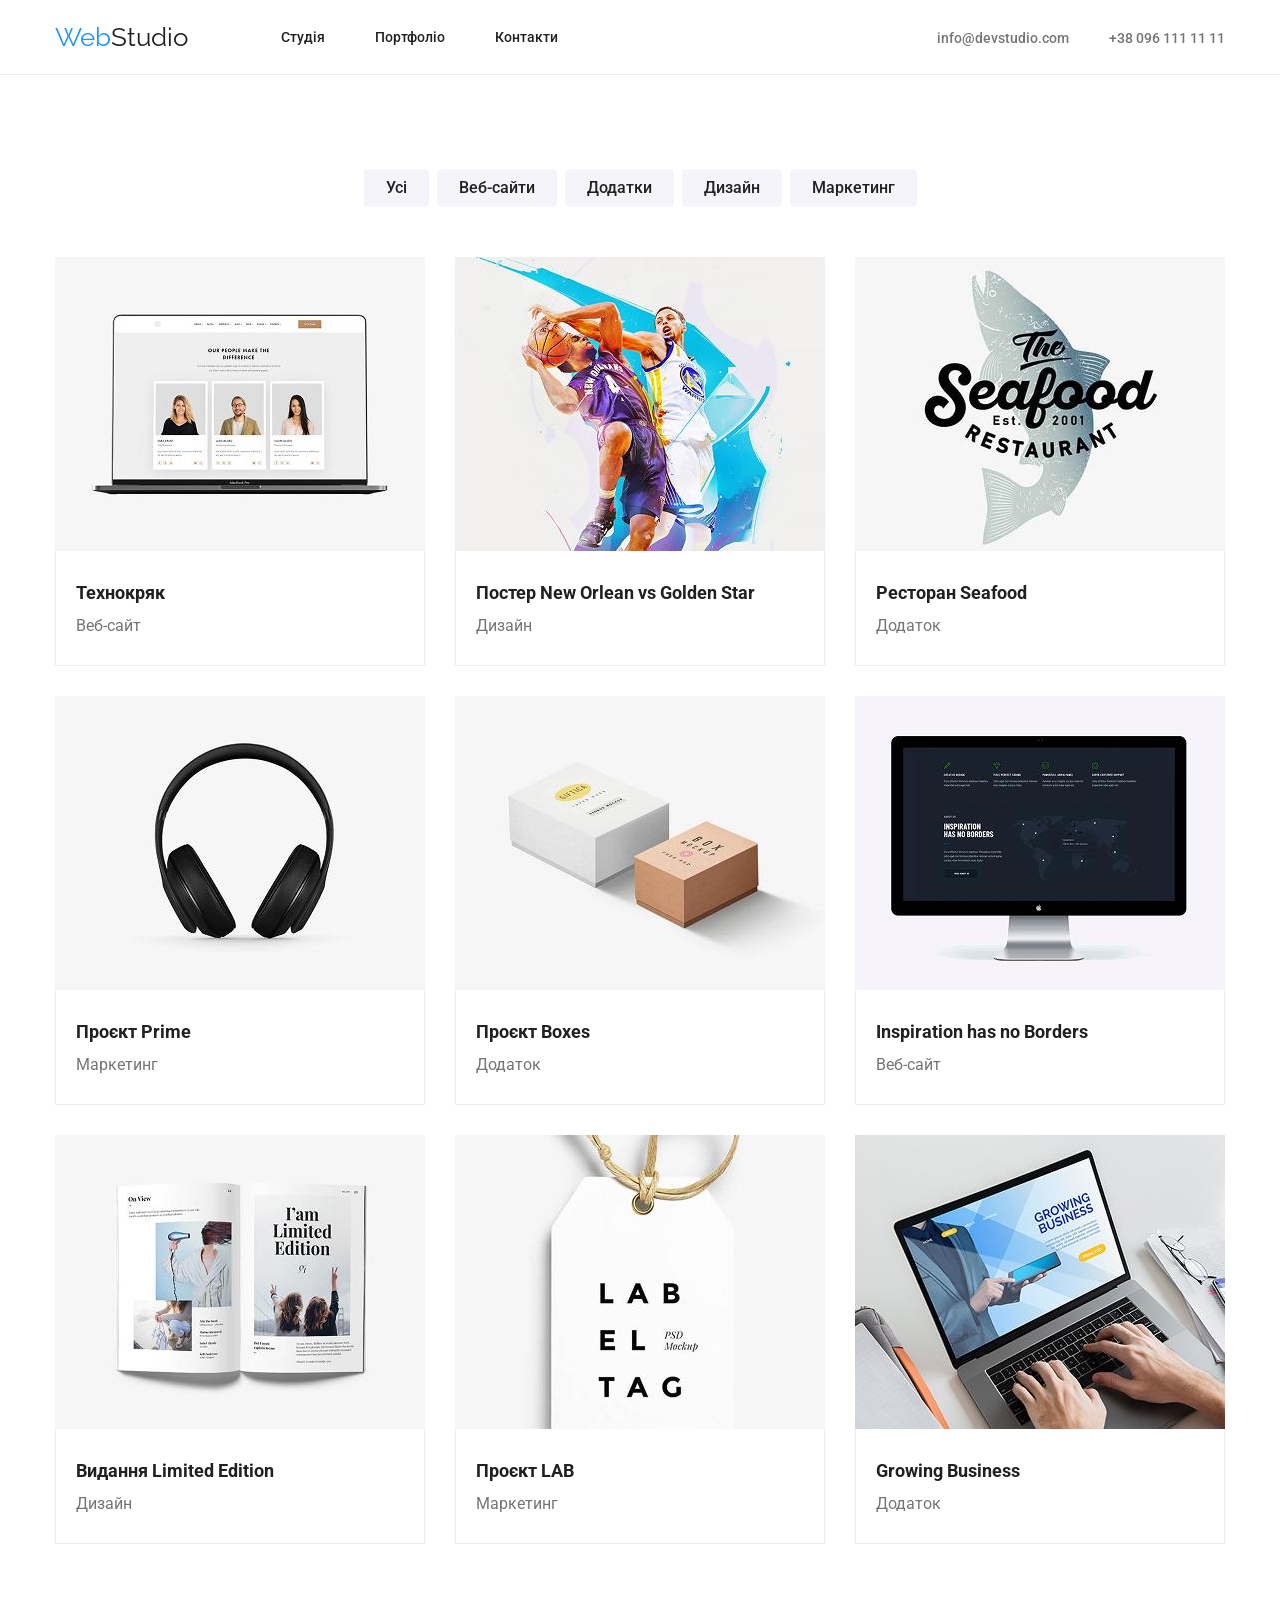
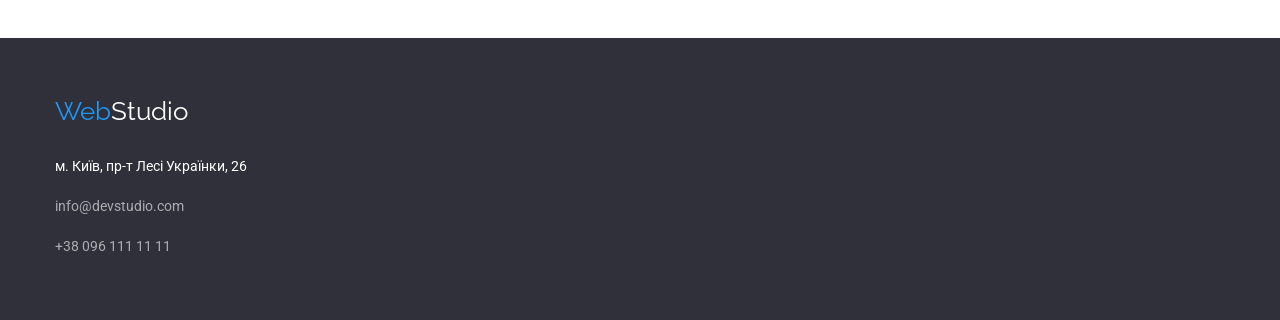
==== portfolio.html @ f39b06df "done" ====
<!doctype html>
<html lang="en">
  <head>
    <meta charset="UTF-8" />
    <meta name="viewport" content="width=device-width, initial-scale=1.0" />
    <link rel="preconnect" href="https://fonts.googleapis.com" />
    <link rel="preconnect" href="https://fonts.gstatic.com" crossorigin />
    <link rel="preconnect" href="https://fonts.googleapis.com" />
    <link rel="preconnect" href="https://fonts.gstatic.com" crossorigin />
    <link rel="preconnect" href="https://fonts.googleapis.com" />
    <link rel="preconnect" href="https://fonts.gstatic.com" crossorigin />
    <link
      href="https://fonts.googleapis.com/css2?family=Raleway:wght@700&family=Roboto:wght@100..900&display=swap"
      rel="stylesheet"
    />
    <link rel="stylesheet" href="./css/styles.css" />
    <title>portfolio</title>
  </head>
  <body>
    <header class="header">
      <div class="container">
        <nav class="navigation">
          <a class="logo link" href="index.html"
            ><span class="logo-first-part">Web</span><span class="logo-second-part">Studio</span></a
          >
          <ul class="nav-list list">
            <li class="nav-item"><a class="nav-link" href="./index.html">Студія</a></li>
            <li class="nav-item"><a class="nav-link" href="./portfolio.html">Портфоліо</a></li>
            <li class="nav-item"><a class="nav-link" href="">Контакти</a></li>
          </ul>
        </nav>

        <ul class="header-contacts list">
          <li class="header-contacts-item">
            <a class="header-contacts-link link" target="blanck" href="mailto:nfo@devstudio.com"
              >info@devstudio.com</a
            >
          </li>
          <li class="header-contacts-item">
            <a class="header-contacts-link link" href="tel:380961111111">+38 096 111 11 11</a>
          </li>
        </ul>
      </div>
    </header>

    <main>
      <section class="portfolio">
        <div class="container">
          <h1 class="portfolio visually-hidden">Портфоліо</h1>
          <ul class="list portfolio_buttons_list">
            <li class="portfolio_buttons_item"><button type="button">Усі</button></li>
            <li class="portfolio_buttons_item"><button type="button">Веб-сайти</button></li>
            <li class="portfolio_buttons_item"><button type="button">Додатки</button></li>
            <li class="portfolio_buttons_item"><button type="button">Дизайн</button></li>
            <li class="portfolio_buttons_item"><button type="button">Маркетинг</button></li>
          </ul>
          <ul class="list cards_list">
            <li class="portfolio_list_item">
              <a class="link" href="">
                <img src="./images/portfolio/p1.jpg" alt="laptop" />
                <div class="item_description">
                  <h2 class="list_title">Технокряк</h2>
                  <p class="list_text">Веб-сайт</p>
                </div>
              </a>
            </li>
            <li class="portfolio_list_item">
              <a class="link" href="">
                <img width="370" src="./images/portfolio/p2.jpg" alt="basketball players" />
                <div class="item_description">
                  <h2 class="list_title">Постер New Orlean vs Golden Star</h2>
                  <p class="list_text">Дизайн</p>
                </div>
              </a>
            </li>
            <li class="portfolio_list_item">
              <a class="link" href="">
                <img width="370" src="./images/portfolio/p3.jpg" alt="logo with fish" />
                <div class="item_description">
                  <h2 class="list_title">Ресторан Seafood</h2>
                  <p class="list_text">Додаток</p>
                </div>
              </a>
            </li>
            <li class="portfolio_list_item">
              <a class="link" href="">
                <img width="370" src="./images/portfolio/p4.jpg" alt="headphones" />
                <div class="item_description">
                  <h2 class="list_title">Проєкт Prime</h2>
                  <p class="list_text">Маркетинг</p>
                </div>
              </a>
            </li>
            <li class="portfolio_list_item">
              <a class="link" href="">
                <img width="370" src="./images/portfolio/p5.jpg" alt="two boxes" />
                <div class="item_description">
                  <h2 class="list_title">Проєкт Boxes</h2>
                  <p class="list_text">Додаток</p>
                </div>
              </a>
            </li>
            <li class="portfolio_list_item">
              <a class="link" href="">
                <img width="370" src="./images/portfolio/p6.jpg" alt="monitor" />
                <div class="item_description">
                  <h2 class="list_title">Inspiration has no Borders</h2>
                  <p class="list_text">Веб-сайт</p>
                </div>
              </a>
            </li>
            <li class="portfolio_list_item">
              <a class="link" href="">
                <img width="370" src="./images/portfolio/p7.jpg" alt="open book" />
                <div class="item_description">
                  <h2 class="list_title">Видання Limited Edition</h2>
                  <p class="list_text">Дизайн</p>
                </div>
              </a>
            </li>
            <li class="portfolio_list_item">
              <a class="link" href="">
                <img width="370" src="./images/portfolio/p8.jpg" alt="label" />
                <div class="item_description">
                  <h2 class="list_title">Проєкт LAB</h2>
                  <p class="list_text">Маркетинг</p>
                </div>
              </a>
            </li>
            <li class="portfolio_list_item">
              <a class="link" href="">
                <img
                  height="294"
                  width="370"
                  src="./images/portfolio/p9.jpg"
                  alt="typing on laptop"
                />
                <div class="item_description">
                  <h2 class="list_title">Growing Business</h2>
                  <p class="list_text">Додаток</p>
                </div>
              </a>
            </li>
          </ul>
        </div>
      </section>
    </main>

    <footer class="section footer">
      <div class="container">
        <a class="logo link" href="index.html"
          ><span class="logo-first-part">Web</span
          ><span class="logo-second-part logo_footer_second">Studio</span></a
        >
        <address class="address">
          <ul class="list footer_list">
            <li class="footer_list_item location">
              <a class="link footer_list_link location" href="">м. Київ, пр-т Лесі Українки, 26</a>
            </li>
            <li class="footer_list_item">
              <a class="link footer_list_link" target="blanck" href="mailto:info@devstudio.com"
                >info@devstudio.com</a
              >
            </li>
            <li class="footer_list_item">
              <a class="link footer_list_link" href="tel:+380961111111">+38 096 111 11 11</a>
            </li>
          </ul>
        </address>
      </div>
    </footer>
  </body>
</html>
---- css/styles.css ----
/* basic styles */
*,
*::before,
*::after {
  box-sizing: border-box;
}

.visually-hidden {
  position: absolute;
  width: 1px;
  height: 1px;
  margin: -1px;
  border: 0;
  padding: 0;
  white-space: nowrap;
  clip-path: inset(100%);
  clip: rect(0 0 0 0);
  overflow: hidden;
}

ul,
ul,
li {
  padding: 0;
}

ul {
  list-style: none;
}

body,
h1,
h2,
h3,
h4,
h5,
h6,
p,
ol,
ul,
li {
  margin: 0;
}

body {
  min-height: 100vh;
  scroll-behavior: smooth;
}

img {
  max-width: 100%;
  display: block;
}
:root{
  --accent-color: #2196F3;
  --prime-color: #212121;
  --secondary-color:#757575;
}
body{
  font-family: Roboto, sans-serif;
  color: var(--prime-color);
}
.list{
  list-style: none;
}
.link{
  text-decoration: none;
}
.container {
  width: 1200px;

  margin: 0 auto;
  padding: 0 15px;
}
section{
  padding: 94px 0;
}
/* =========== header ============= */
.header{
  border-bottom: 1px solid #ECECEC;
}
.header .container{ 
 display: flex;
 padding-top: 24px;
 padding-bottom: 24px;

}
.section_title{
  font-weight: 700  ;
  font-size: 36px;
  line-height: 1;
}

.navigation{
  display: flex;
  align-items: center;
  margin-right: auto;
}

.logo{
  font-family: Raleway, sans-serif;
  font-size: 26px;
  line-height: 1;
  .logo-first-part{
    color: var(--accent-color);
  }
  .logo-second-part{
    color:var(--prime-color)
  }
  .logo_footer_second{
    color: #fff;
  }
}

.nav-list{
  display: flex;
  margin-left: 93px;
  margin-right: auto;
  font-family: Roboto, sans-serif;
  font-size: 14px;
  font-weight: 500;
  line-height: 1;
  .nav-link{
    color: var(--prime-color);
    text-decoration: none;
  }
  .nav-link:hover,
  .nav-link:focus{
    color: var(--accent-color);
  }
}
.nav-item:not(:last-child){
  margin-right: 50px;
}
.header-contacts{
  display: flex;
  align-items: center;
}
.header-contacts-item:not(:last-child){
  margin-right: 40px
}
.header-contacts-link{
  font-weight: 500;
  font-size: 14px;
  line-height: 1;
  color: var(--secondary-color);
}
.header-contacts-link:hover,
.header-contacts-link:focus {
  color: var(--accent-color)
}
/*============== hero styles ============== */
.hero{
  background-color: #2F303A;
  text-align: center;
  padding: 200px 330px;
}
.hero_title{
  font-weight: 900;
  font-size: 44px;
  line-height: 1.36;
  text-transform: uppercase;
  color:  #FFFFFF;
  margin-bottom: 30px;
}
.hero_button{
  cursor: pointer;
  font-weight: 700;
  font-size: 16px ;
  line-height: 1.87;
  color:  #FFFFFF;
  background-color: var(--accent-color);
  padding: 10px 24px;
  border-radius: 10px;
}
/* ============= section features ============= */
.features_list{
  display: flex;
  padding-bottom: 94px;
  /* padding: 94px 0; */
}

.features_list_item:not(:last-child){
  margin-right: 30px;
}

.features_title{
  font-weight: 700;
  font-size: 14px;
  line-height: 1;
  text-transform: uppercase;
  margin-bottom: 10px;
}
.features_text{
  font-size: 14px;
  line-height: 1.71;
  color: var(--secondary-color);
}
.section_title{
  margin-bottom: 50px;
  text-align:center;
}

.our_job {

  padding-bottom: 94px;
}
.section_list {
  display: flex;
}

.our_job-item:not(:last-child){
margin-right: 30px;
}
/* ================== our team ================== */
.our_team{
  background-color: #F5F4FA;
  padding-top:94px;
  padding-bottom: 94px;
}
.our_team-list{
  display: flex;
}
.our_tem_item{
  width: 270px;
  background-color: #fff;
}
.our_tem_item:not(:last-child){
  margin-right: 30px;
}
.our-team_description{
  padding: 30px 0;
  text-align: center;
}
.our_team_title{
  margin-bottom: 10px;
  font-weight: 500;
  font-size: 16px;  
  line-height: 1;
}
.our_tem_text{
  font-size: 16px;
  line-height: 1;
  color: var(--secondary-color);
}
/* ======================= footer ======================= */
.footer{
  background-color:#2F303A;
  padding-top: 60px;
  padding-bottom: 60px;
}
.footer_list_link{
  font-style: normal;
  text-transform: none;
  font-size: 14px;
  line-height: 2;
  color:hsl(0, 0%, 100%,0.6);

}
.footer_list_item:not(:last-child){
  margin-bottom: 12px;
}
.footer_list_link:hover{
  color:var(--accent-color)
}
.footer .logo{
  display: block;
  margin-bottom: 28px;
}
.location {
  color: #fff;
}

/* ======================================portfolio====================================== */
.portfolio_buttons_list{
  display: flex;
  justify-content:  center;
    margin-bottom: 50px;
}
.portfolio_buttons_item img{
  display: block;
}
.portfolio_buttons_item:not(:last-child){
  margin-right: 8px;
}
.portfolio_buttons_item button{
  color: inherit;
  font-family: Roboto;
  font-weight: 500;
  font-size: 16px;
  line-height: 1.62;
  padding: 6px 22px;
  border-radius: 4px;
  border: inherit;
  cursor: pointer;
  background-color:#F5F4FA;
}
.portfolio_buttons_item button:hover,
.portfolio_buttons_item button:focus{
  color:#fff;
  background-color: var(--accent-color);
}
.cards_list{
  display: flex;
  flex-wrap: wrap;
}
.portfolio_list_item:not(:nth-child(3n)){
  margin-right: 30px;
}
.portfolio_list_item:not(:nth-child(n+6)){
  margin-bottom: 30px;
}

.portfolio_list{
  background-color: #fff;
}
.item_description{
padding: 24px 20px;
border-right: 1px solid #EEEEEE;
border-bottom: 1px solid #EEEEEE;
border-left: 1px solid #EEEEEE;
}
.list_title{
  font-weight: 700;
  font-size: 18px;
  line-height: 2;
  color:var(--prime-color)
}
.list_text{
  font-size: 16px;
  line-height: 1.87;
  color: var(--secondary-color);
}
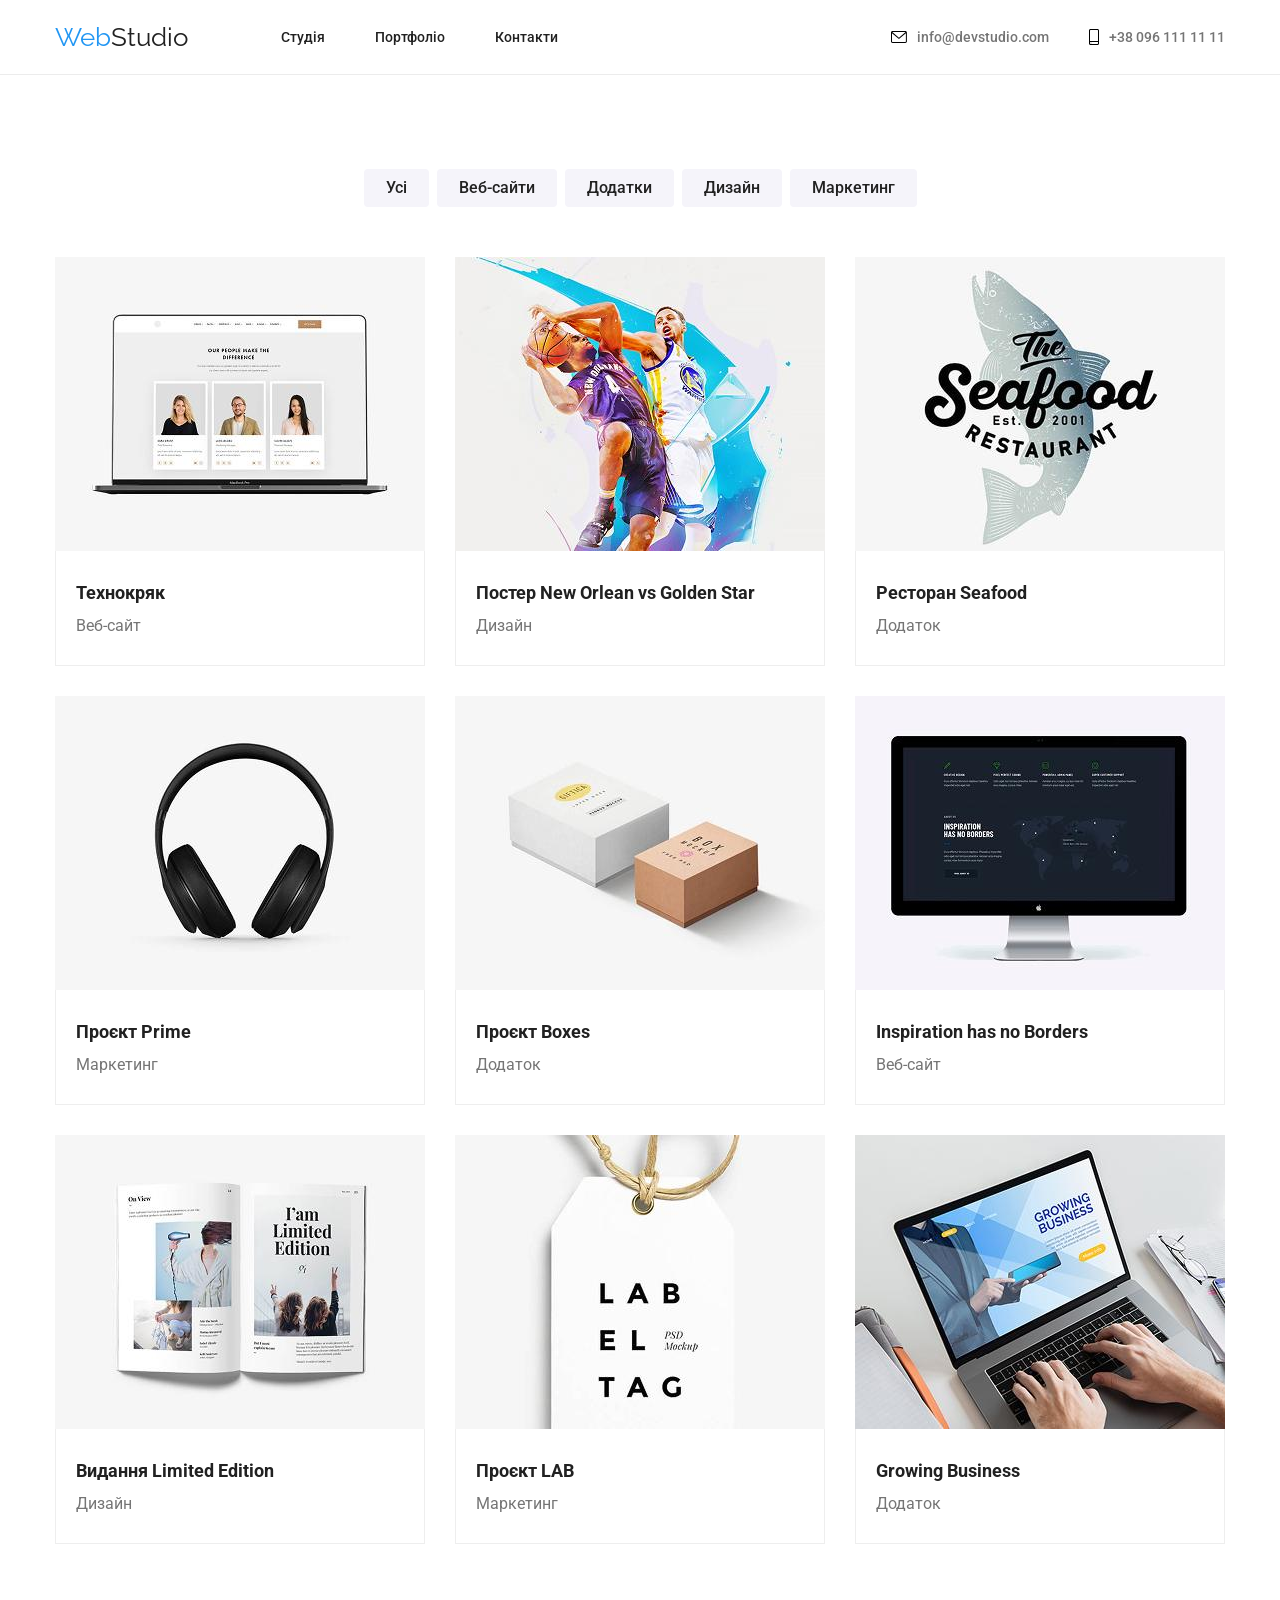
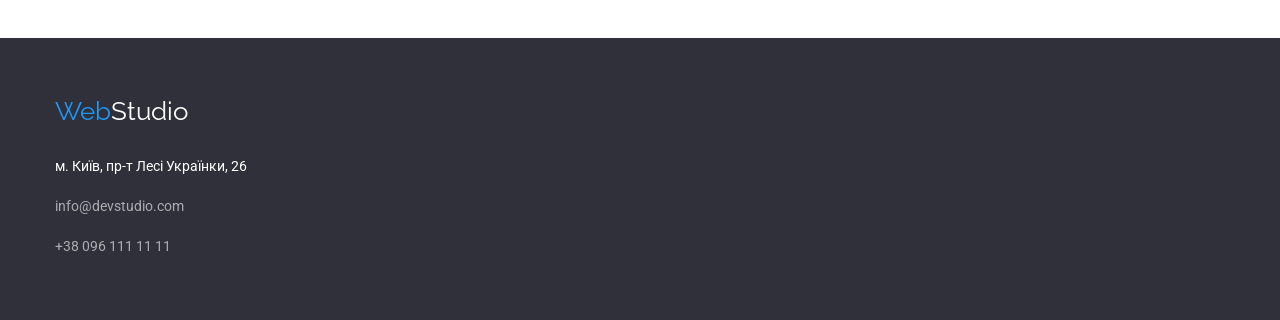
==== commit e3b34a79: "some add icons in header contacts, add hero img + bg + overlay, add features pictures" ====
--- a/portfolio.html
+++ b/portfolio.html
@@ -32,12 +32,24 @@
 
         <ul class="header-contacts list">
           <li class="header-contacts-item">
-            <a class="header-contacts-link link" target="blanck" href="mailto:nfo@devstudio.com"
-              >info@devstudio.com</a
+            <a
+              class="header-contacts-link mail link"
+              target="blanck"
+              href="mailto:nfo@devstudio.com"
             >
+              <svg class="header-icon">
+                <use href="./images/main/sprite.xml#envelope"></use>
+              </svg>
+              info@devstudio.com
+            </a>
           </li>
           <li class="header-contacts-item">
-            <a class="header-contacts-link link" href="tel:380961111111">+38 096 111 11 11</a>
+            <a class="header-contacts-link link" href="tel:380961111111">
+              <svg class="header-icon smartphone">
+                <use href="./images/main/sprite.xml#smartphone"></use>
+              </svg>
+              +38 096 111 11 11</a
+            >
           </li>
         </ul>
       </div>
--- a/css/styles.css
+++ b/css/styles.css
@@ -77,6 +77,9 @@
 }
 /* =========== header ============= */
 .header{
+  max-width: 1600px;
+  margin-right: auto;
+  margin-left: auto;
   border-bottom: 1px solid #ECECEC;
 }
 .header .container{ 
@@ -96,6 +99,7 @@
   align-items: center;
   margin-right: auto;
 }
+
 
 .logo{
   font-family: Raleway, sans-serif;
@@ -120,18 +124,34 @@
   font-size: 14px;
   font-weight: 500;
   line-height: 1;
-  .nav-link{
-    color: var(--prime-color);
-    text-decoration: none;
-  }
-  .nav-link:hover,
-  .nav-link:focus{
-    color: var(--accent-color);
-  }
+
+ 
+}
+.nav-link{
+  text-decoration: none;
+  color: var(--prime-color)
+}
+.nav-link:hover{
+  color:var(--accent-color)
 }
 .nav-item:not(:last-child){
   margin-right: 50px;
 }
+.header-contacts-link {
+  display: flex;
+  align-items: center;
+}
+.header-icon{
+  display: block;
+    margin-right: 10px;
+    width: 16px;
+    height: 12px;
+}
+.smartphone{
+  width: 10px;
+  height: 16px;
+}
+
 .header-contacts{
   display: flex;
   align-items: center;
@@ -147,11 +167,22 @@
 }
 .header-contacts-link:hover,
 .header-contacts-link:focus {
-  color: var(--accent-color)
-}
+  color: var(--accent-color);
+}
+.header-contacts-link:hover .header-icon {
+  fill: var(--accent-color);
+}
+
+
 /*============== hero styles ============== */
 .hero{
-  background-color: #2F303A;
+  display: block;
+  margin: 0 auto;
+  max-width: 1600px;
+  background-color: #C4C4C4;
+  background-image:  linear-gradient(rgba(47, 48, 58, 0.4)),url(../images/main/hero.png);
+  background-position: center;
+  background-repeat: no-repeat;
   text-align: center;
   padding: 200px 330px;
 }
@@ -177,8 +208,24 @@
 .features_list{
   display: flex;
   padding-bottom: 94px;
-  /* padding: 94px 0; */
-}
+}
+.image-box{
+  display: flex;
+  align-items: center;
+  justify-content: center;
+  width: 270px;
+  height: 120px;
+  background-color: #F5F4FA;
+  background-position: center;
+  background-repeat: no-repeat;
+  margin-bottom: 30px;
+}
+.item-image{
+  width: 70px;
+  height: 70px;
+}
+
+
 
 .features_list_item:not(:last-child){
   margin-right: 30px;
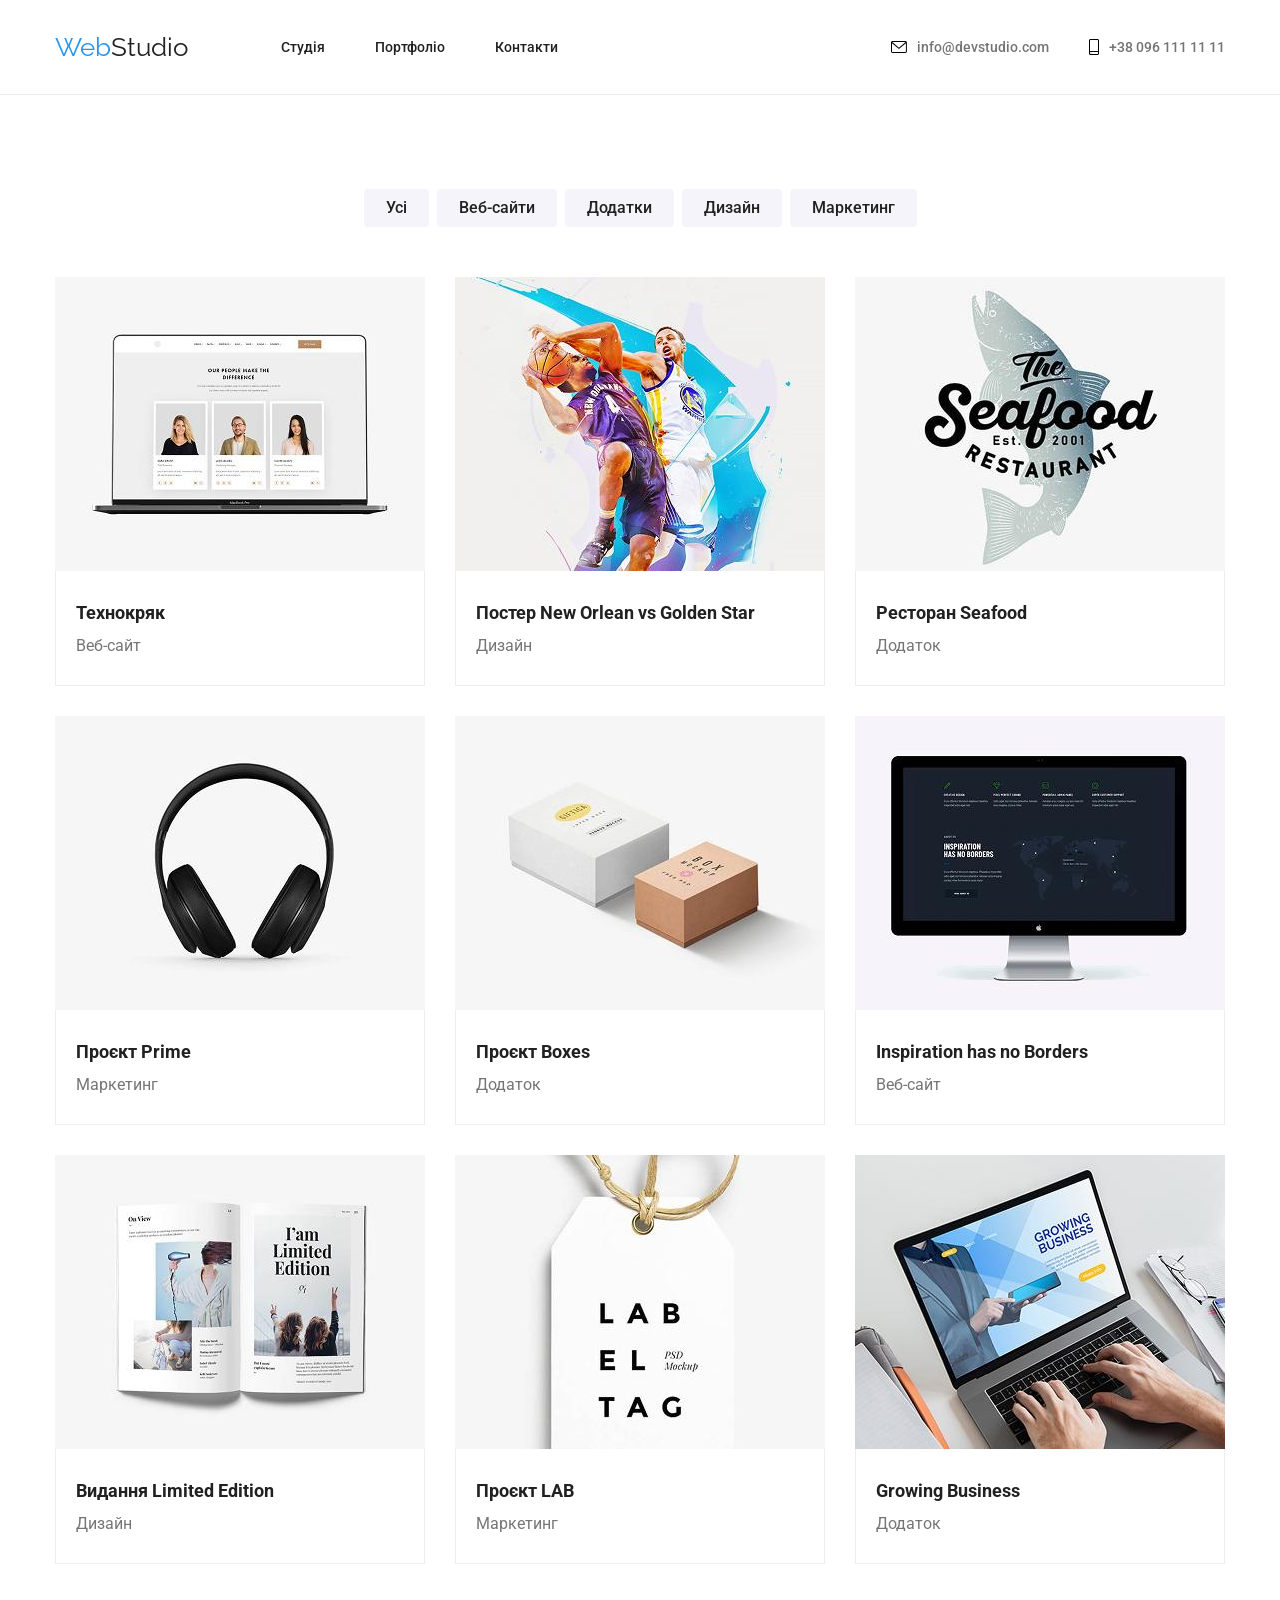
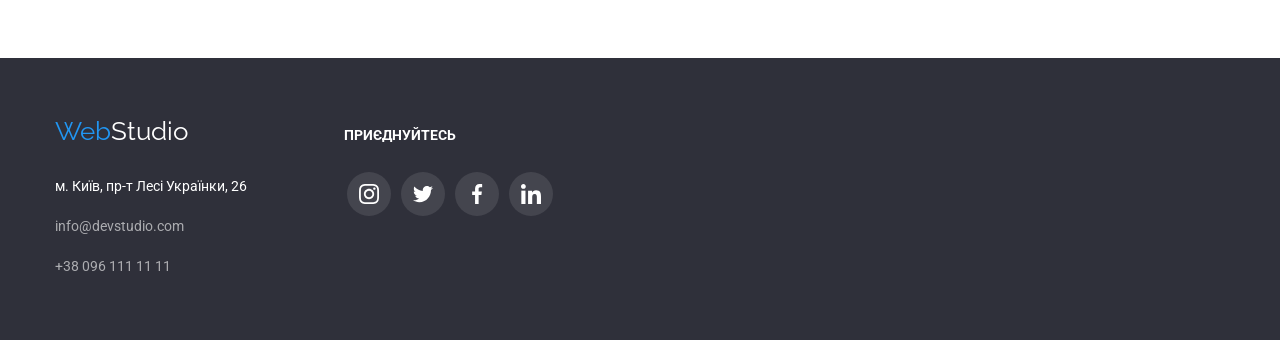
==== commit 483a200f: "done" ====
--- a/portfolio.html
+++ b/portfolio.html
@@ -160,25 +160,62 @@
 
     <footer class="section footer">
       <div class="container">
-        <a class="logo link" href="index.html"
-          ><span class="logo-first-part">Web</span
-          ><span class="logo-second-part logo_footer_second">Studio</span></a
-        >
-        <address class="address">
-          <ul class="list footer_list">
-            <li class="footer_list_item location">
-              <a class="link footer_list_link location" href="">м. Київ, пр-т Лесі Українки, 26</a>
-            </li>
-            <li class="footer_list_item">
-              <a class="link footer_list_link" target="blanck" href="mailto:info@devstudio.com"
-                >info@devstudio.com</a
-              >
-            </li>
-            <li class="footer_list_item">
-              <a class="link footer_list_link" href="tel:+380961111111">+38 096 111 11 11</a>
-            </li>
-          </ul>
-        </address>
+        <div class="footer_first_part">
+          <a class="logo link" href="index.html"
+            ><span class="logo-first-part">Web</span
+            ><span class="logo-second-part logo_footer_second">Studio</span></a
+          >
+          <p class="footer_text">приєднуйтесь</p>
+        </div>
+        <div class="footer_second_part">
+          <address class="address">
+            <ul class="list footer_list">
+              <li class="footer_list_item location">
+                <a class="link footer_list_link location" href=""
+                  >м. Київ, пр-т Лесі Українки, 26</a
+                >
+              </li>
+              <li class="footer_list_item">
+                <a class="link footer_list_link" target="blanck" href="mailto:info@devstudio.com"
+                  >info@devstudio.com</a
+                >
+              </li>
+              <li class="footer_list_item">
+                <a class="link footer_list_link" href="tel:+380961111111">+38 096 111 11 11</a>
+              </li>
+            </ul>
+          </address>
+          <ul class="social_links_list">
+            <li class="social_list_item">
+              <a href="" class="social_link">
+                <svg class="social_link_img">
+                  <use href="./images/main/sprite.xml#instagram"></use>
+                </svg>
+              </a>
+            </li>
+            <li class="social_list_item">
+              <a href="" class="social_link">
+                <svg class="social_link_img">
+                  <use href="./images/main/sprite.xml#twitter"></use>
+                </svg>
+              </a>
+            </li>
+            <li class="social_list_item">
+              <a href="" class="social_link">
+                <svg class="social_link_img">
+                  <use href="./images/main/sprite.xml#facebook"></use>
+                </svg>
+              </a>
+            </li>
+            <li class="social_list_item">
+              <a href="" class="social_link">
+                <svg class="social_link_img">
+                  <use href="./images/main/sprite.xml#linkedin"></use>
+                </svg>
+              </a>
+            </li>
+          </ul>
+        </div>
       </div>
     </footer>
   </body>
--- a/css/styles.css
+++ b/css/styles.css
@@ -78,6 +78,7 @@
 /* =========== header ============= */
 .header{
   max-width: 1600px;
+  min-height: 80px;
   margin-right: auto;
   margin-left: auto;
   border-bottom: 1px solid #ECECEC;
@@ -129,6 +130,8 @@
 }
 .nav-link{
   text-decoration: none;
+  padding-top:15px;
+  padding-bottom: 15px;
   color: var(--prime-color)
 }
 .nav-link:hover{
@@ -140,6 +143,8 @@
 .header-contacts-link {
   display: flex;
   align-items: center;
+  padding-top: 15px;
+  padding-bottom: 15px;
 }
 .header-icon{
   display: block;
@@ -289,13 +294,79 @@
   font-size: 16px;
   line-height: 1;
   color: var(--secondary-color);
-}
+  margin-bottom: 16px;
+}
+.our-team-link-list{
+  display: flex;
+  justify-content: space-between;
+  padding-left: 32px;
+  padding-right: 32px;
+  
+}
+.link-img-box{
+  display: flex;
+  justify-content: center;
+  align-items: center;
+  width: 44px;
+  height: 44px;
+}
+.link-img-box:hover .link-img, .link-img-box:focus .link-img
+{
+  fill: var(--accent-color);
+}
+
+.link-img{
+  width: 20px;
+  height: 20px;
+  fill: #AFB1B8;
+}
+/* ======================= our-clients ================== */
+.client_list{
+  display: flex;
+  justify-content: space-between;
+  
+}
+.client_list_link{
+  display: flex;
+  align-items: center;
+  justify-content: center;
+  width: 170px;
+  height: 92px;
+  border: 1px solid#AFB1B8;
+  border-radius:4px 
+} 
+.client_list_link:hover ,.client_list_link:focus{
+  border: 1px solid var(--accent-color);
+}
+.client_list_link:hover .client_img, .client_list_link:focus .client_img{
+  fill: var(--accent-color);
+}
+
+
+.client_img{
+  width: 106px;
+  height: 60px;
+  fill:#AFB1B8;
+}
+
 /* ======================= footer ======================= */
-.footer{
+.footer {
   background-color:#2F303A;
   padding-top: 60px;
   padding-bottom: 60px;
 }
+.footer_first_part{
+  display: flex;
+  align-items: baseline;
+}
+.footer_second_part{
+  display: flex;
+}
+.footer .logo.link{
+  margin-right: 156px;
+  /* display: flex; */
+}
+
 .footer_list_link{
   font-style: normal;
   text-transform: none;
@@ -317,7 +388,43 @@
 .location {
   color: #fff;
 }
-
+.footer_text{
+  align-content:  baseline;
+  font-family: Roboto;
+    font-weight: 700;
+    font-size: 14px;
+    line-height: 100%;
+    letter-spacing: 3%;
+    text-transform: uppercase;
+    color: #FFFFFF;
+}
+.social_link{
+  display: flex;
+  justify-content: center;
+  align-items: center;
+  background-color: rgba(255, 255, 255, 0.1);
+  border-radius: 50px;
+  width: 44px;
+  height: 44px;
+}
+.social_link:hover{
+  background-color: var(--accent-color);;
+}
+.social_list_item{
+  margin-right: 10px;
+}
+.social_links_list{
+  display: flex;
+}
+
+.social_link_img{
+  fill:  #FFFFFF;;
+  width: 20px;
+  height: 20px;
+}
+.address{
+  margin-right: 100px;
+}
 /* ======================================portfolio====================================== */
 .portfolio_buttons_list{
   display: flex;
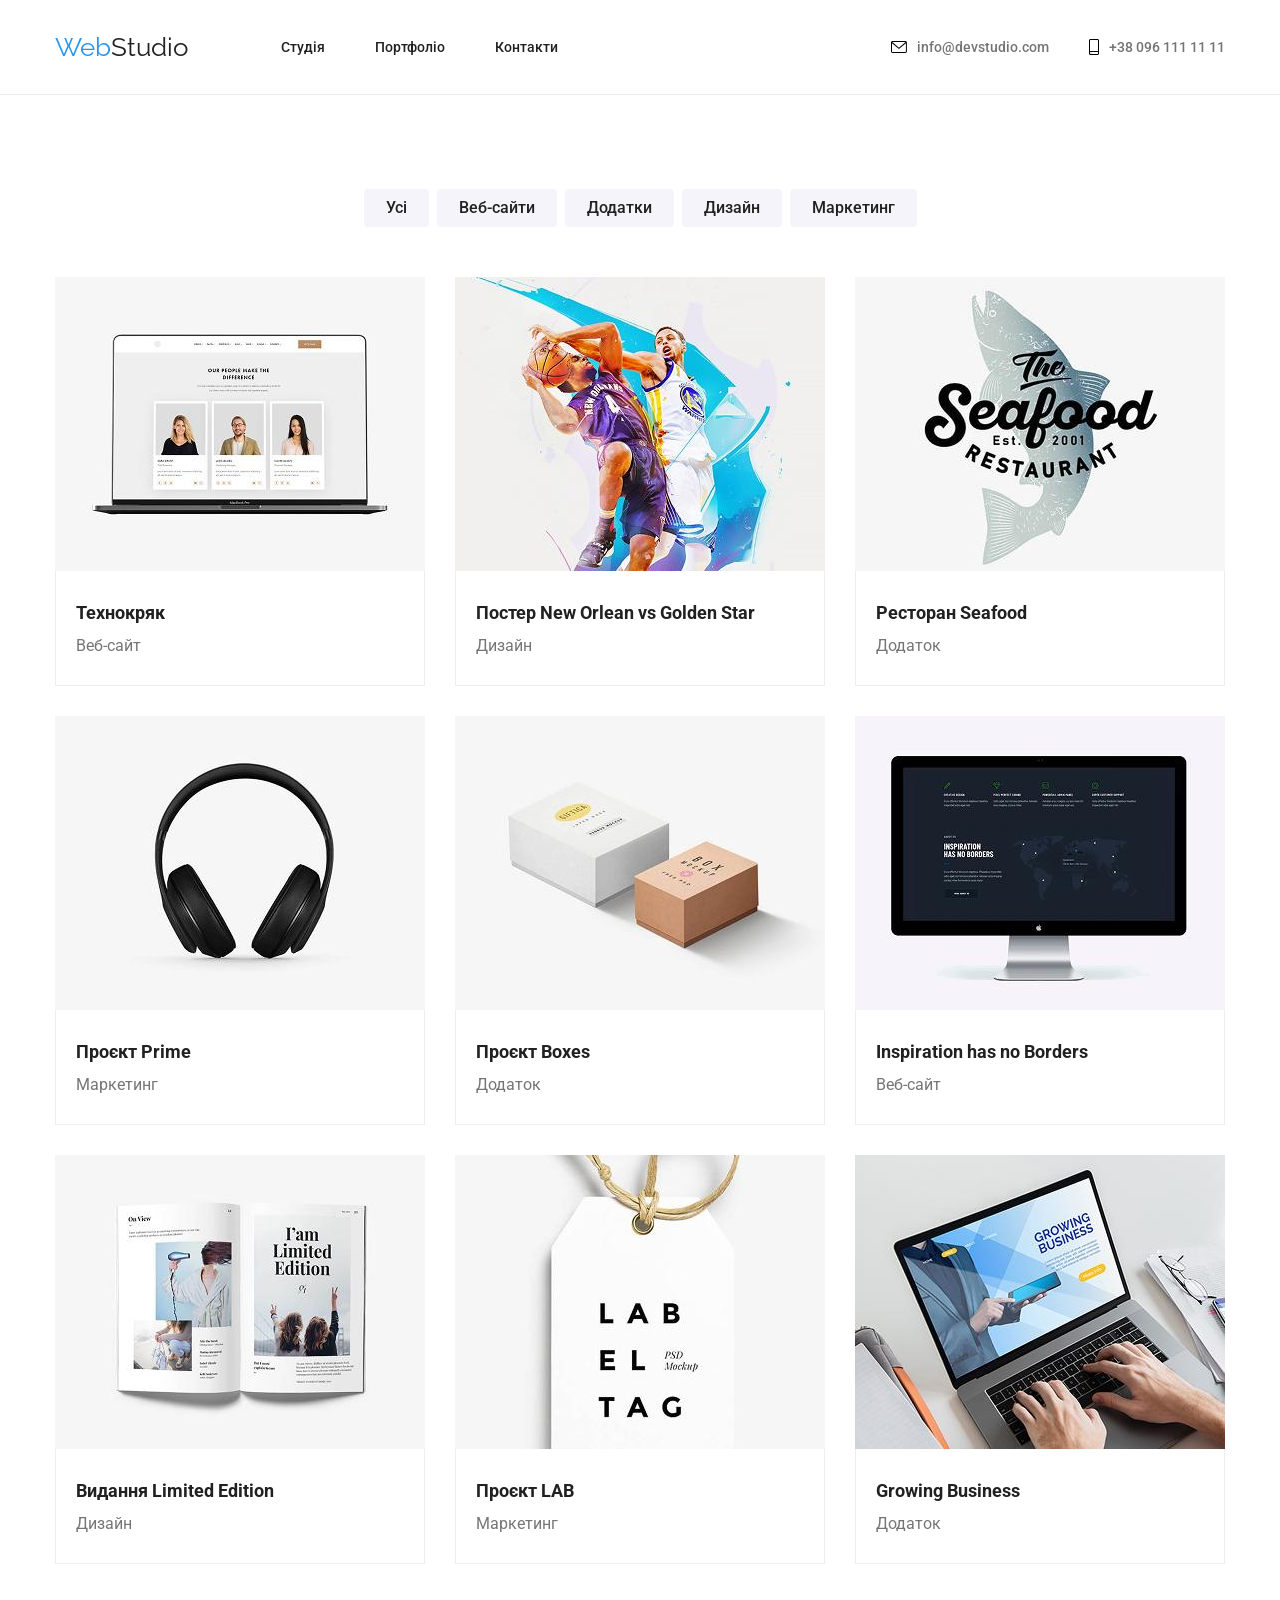
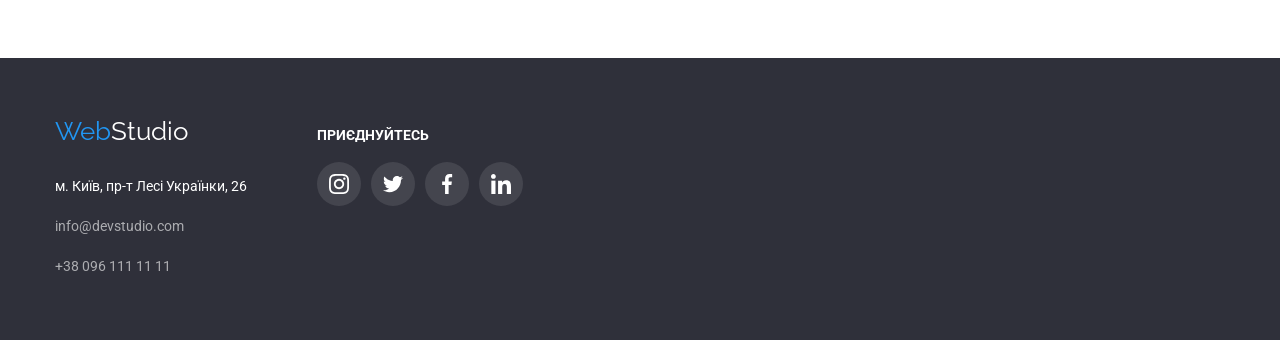
==== commit 7430e824: "now done" ====
--- a/portfolio.html
+++ b/portfolio.html
@@ -165,9 +165,6 @@
             ><span class="logo-first-part">Web</span
             ><span class="logo-second-part logo_footer_second">Studio</span></a
           >
-          <p class="footer_text">приєднуйтесь</p>
-        </div>
-        <div class="footer_second_part">
           <address class="address">
             <ul class="list footer_list">
               <li class="footer_list_item location">
@@ -185,6 +182,10 @@
               </li>
             </ul>
           </address>
+        </div>
+
+        <div class="footer_second_part">
+          <p class="footer_text">приєднуйтесь</p>
           <ul class="social_links_list">
             <li class="social_list_item">
               <a href="" class="social_link">
--- a/css/styles.css
+++ b/css/styles.css
@@ -351,21 +351,22 @@
 
 /* ======================= footer ======================= */
 .footer {
+
   background-color:#2F303A;
   padding-top: 60px;
   padding-bottom: 60px;
 }
+.footer .container{
+  display: flex;
+  align-items: baseline;
+}
 .footer_first_part{
-  display: flex;
-  align-items: baseline;
+  margin-right: 70px;
 }
 .footer_second_part{
-  display: flex;
-}
-.footer .logo.link{
-  margin-right: 156px;
-  /* display: flex; */
-}
+
+}
+
 
 .footer_list_link{
   font-style: normal;
@@ -389,6 +390,7 @@
   color: #fff;
 }
 .footer_text{
+  margin-bottom: 20px;
   align-content:  baseline;
   font-family: Roboto;
     font-weight: 700;
@@ -422,9 +424,7 @@
   width: 20px;
   height: 20px;
 }
-.address{
-  margin-right: 100px;
-}
+
 /* ======================================portfolio====================================== */
 .portfolio_buttons_list{
   display: flex;
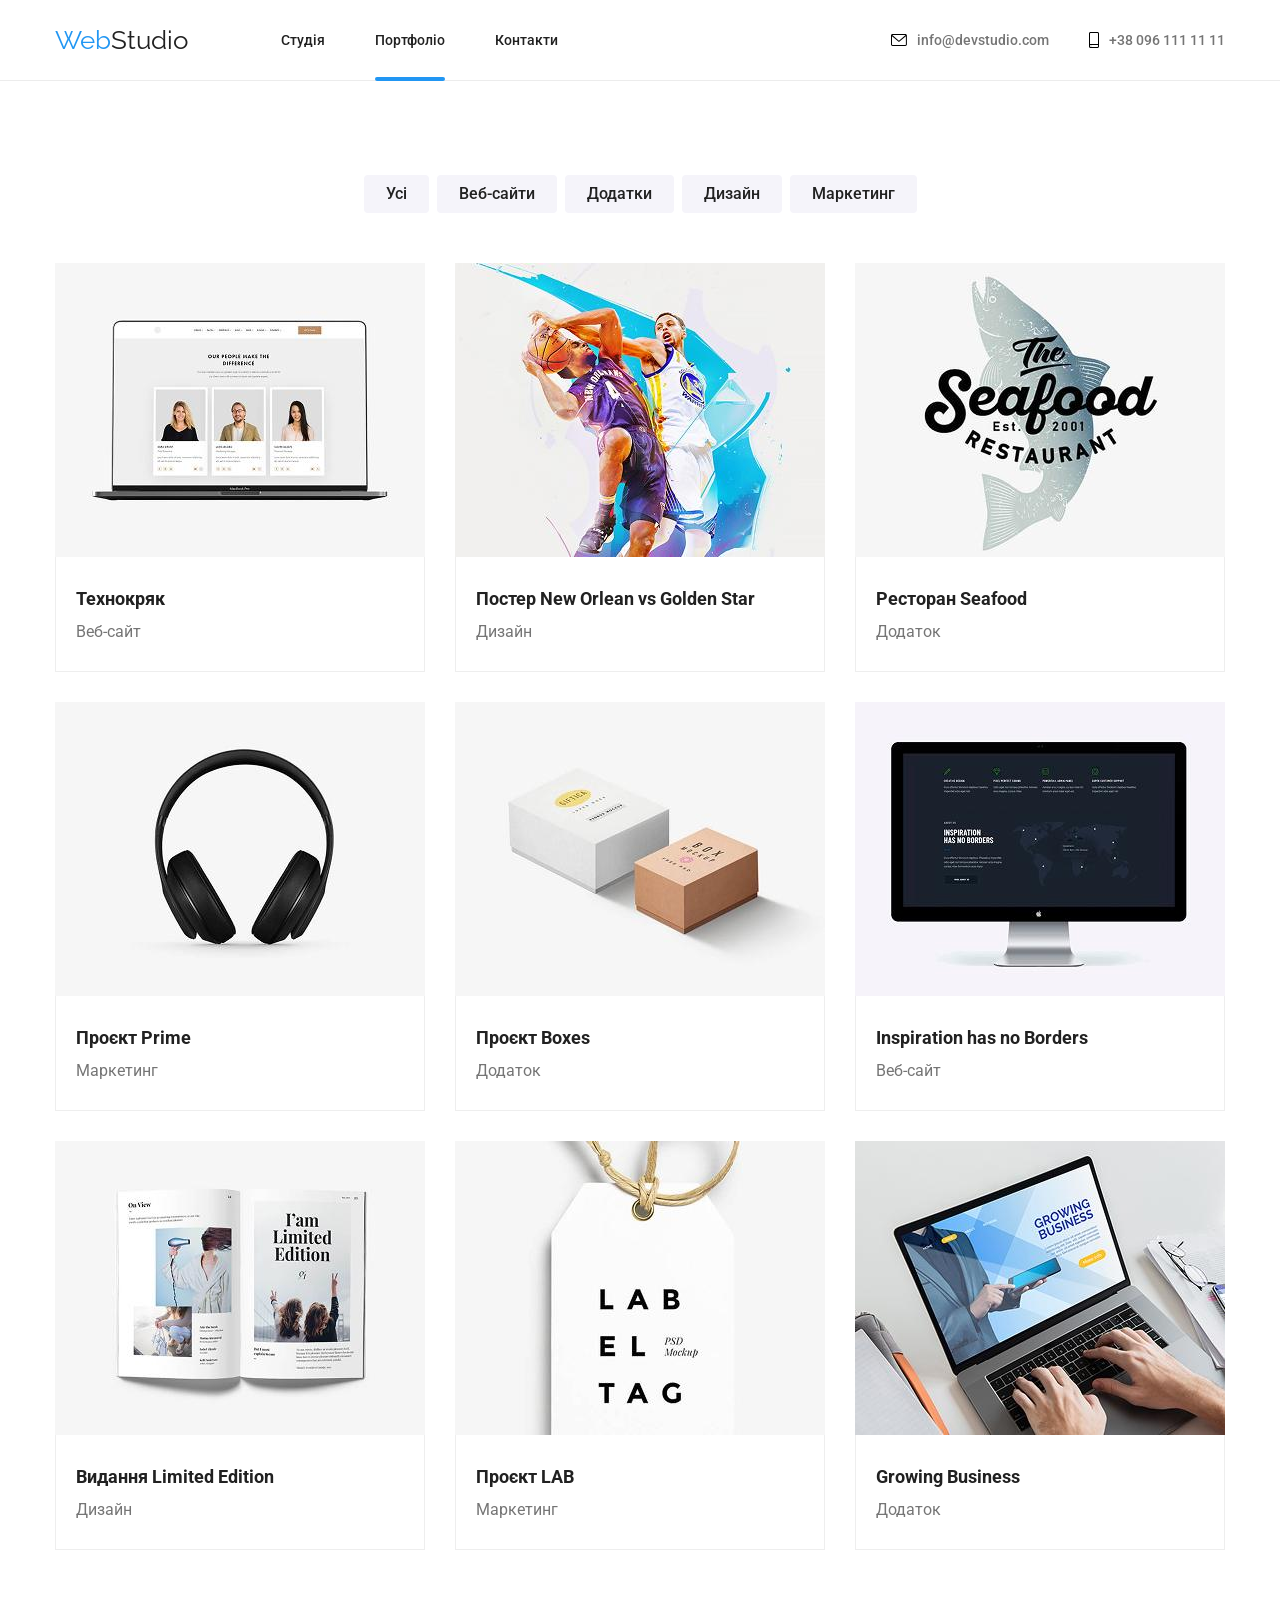
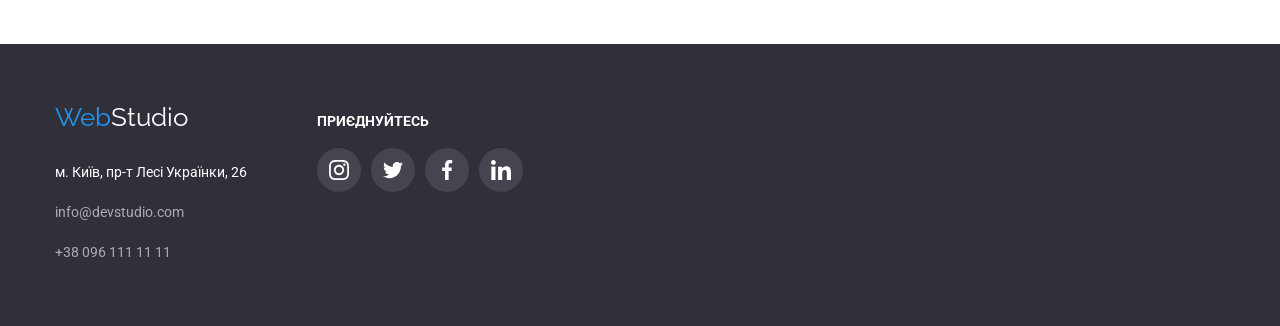
==== commit 126f05b7: "finish with header add transition on color + element(:after) to show the main page" ====
--- a/portfolio.html
+++ b/portfolio.html
@@ -25,7 +25,9 @@
           >
           <ul class="nav-list list">
             <li class="nav-item"><a class="nav-link" href="./index.html">Студія</a></li>
-            <li class="nav-item"><a class="nav-link" href="./portfolio.html">Портфоліо</a></li>
+            <li class="nav-item">
+              <a class="nav-link portfolio_page_link" href="./portfolio.html">Портфоліо</a>
+            </li>
             <li class="nav-item"><a class="nav-link" href="">Контакти</a></li>
           </ul>
         </nav>
@@ -68,7 +70,7 @@
           </ul>
           <ul class="list cards_list">
             <li class="portfolio_list_item">
-              <a class="link" href="">
+              <a class="link cards_list_link" href="">
                 <img src="./images/portfolio/p1.jpg" alt="laptop" />
                 <div class="item_description">
                   <h2 class="list_title">Технокряк</h2>
@@ -77,7 +79,7 @@
               </a>
             </li>
             <li class="portfolio_list_item">
-              <a class="link" href="">
+              <a class="link cards_list_link" href="">
                 <img width="370" src="./images/portfolio/p2.jpg" alt="basketball players" />
                 <div class="item_description">
                   <h2 class="list_title">Постер New Orlean vs Golden Star</h2>
@@ -86,7 +88,7 @@
               </a>
             </li>
             <li class="portfolio_list_item">
-              <a class="link" href="">
+              <a class="link cards_list_link" href="">
                 <img width="370" src="./images/portfolio/p3.jpg" alt="logo with fish" />
                 <div class="item_description">
                   <h2 class="list_title">Ресторан Seafood</h2>
@@ -95,7 +97,7 @@
               </a>
             </li>
             <li class="portfolio_list_item">
-              <a class="link" href="">
+              <a class="link cards_list_link" href="">
                 <img width="370" src="./images/portfolio/p4.jpg" alt="headphones" />
                 <div class="item_description">
                   <h2 class="list_title">Проєкт Prime</h2>
@@ -104,7 +106,7 @@
               </a>
             </li>
             <li class="portfolio_list_item">
-              <a class="link" href="">
+              <a class="link cards_list_link" href="">
                 <img width="370" src="./images/portfolio/p5.jpg" alt="two boxes" />
                 <div class="item_description">
                   <h2 class="list_title">Проєкт Boxes</h2>
@@ -113,7 +115,7 @@
               </a>
             </li>
             <li class="portfolio_list_item">
-              <a class="link" href="">
+              <a class="link cards_list_link" href="">
                 <img width="370" src="./images/portfolio/p6.jpg" alt="monitor" />
                 <div class="item_description">
                   <h2 class="list_title">Inspiration has no Borders</h2>
@@ -122,7 +124,7 @@
               </a>
             </li>
             <li class="portfolio_list_item">
-              <a class="link" href="">
+              <a class="link cards_list_link" href="">
                 <img width="370" src="./images/portfolio/p7.jpg" alt="open book" />
                 <div class="item_description">
                   <h2 class="list_title">Видання Limited Edition</h2>
@@ -131,7 +133,7 @@
               </a>
             </li>
             <li class="portfolio_list_item">
-              <a class="link" href="">
+              <a class="link cards_list_link" href="">
                 <img width="370" src="./images/portfolio/p8.jpg" alt="label" />
                 <div class="item_description">
                   <h2 class="list_title">Проєкт LAB</h2>
@@ -140,7 +142,7 @@
               </a>
             </li>
             <li class="portfolio_list_item">
-              <a class="link" href="">
+              <a class="link cards_list_link" href="">
                 <img
                   height="294"
                   width="370"
--- a/css/styles.css
+++ b/css/styles.css
@@ -55,6 +55,7 @@
   --accent-color: #2196F3;
   --prime-color: #212121;
   --secondary-color:#757575;
+  --cubic: cubic-bezier(0.4, 0, 0.2, 1)
 }
 body{
   font-family: Roboto, sans-serif;
@@ -78,17 +79,14 @@
 /* =========== header ============= */
 .header{
   max-width: 1600px;
-  min-height: 80px;
   margin-right: auto;
   margin-left: auto;
   border-bottom: 1px solid #ECECEC;
 }
 .header .container{ 
  display: flex;
- padding-top: 24px;
- padding-bottom: 24px;
-
-}
+}
+
 .section_title{
   font-weight: 700  ;
   font-size: 36px;
@@ -125,32 +123,64 @@
   font-size: 14px;
   font-weight: 500;
   line-height: 1;
-
- 
-}
+}
+
+.nav-item{
+  position: relative;
+}
+
 .nav-link{
+  display: block;
   text-decoration: none;
-  padding-top:15px;
-  padding-bottom: 15px;
-  color: var(--prime-color)
-}
-.nav-link:hover{
-  color:var(--accent-color)
-}
+  padding-top: 32px;
+  padding-bottom: 32px;
+  color: var(--prime-color);
+  transition: color 250ms linear;
+}
+
+.nav-link:hover ,
+.nav-link:focus {
+  color:var(--accent-color);
+  
+}
+
+.main_paige_link::after{
+  content: "";
+  display: block;
+  width: 100%;
+  position: absolute;
+  bottom: -2px;
+  height: 4px;
+  border-radius: 2px;
+  background-color: var(--accent-color)
+}
+
+.portfolio_page_link::after{
+    content: "";
+      display: block;
+      width: 100%;
+      position: absolute;
+      bottom: -2px;
+      height: 4px;
+      border-radius: 2px;
+      background-color: var(--accent-color)
+}
+
 .nav-item:not(:last-child){
   margin-right: 50px;
 }
+
 .header-contacts-link {
   display: flex;
   align-items: center;
-  padding-top: 15px;
-  padding-bottom: 15px;
-}
+}
+
 .header-icon{
   display: block;
-    margin-right: 10px;
-    width: 16px;
-    height: 12px;
+  margin-right: 10px;
+  width: 16px;
+  height: 12px;
+  transition: fill 250ms var(--cubic);
 }
 .smartphone{
   width: 10px;
@@ -168,13 +198,18 @@
   font-weight: 500;
   font-size: 14px;
   line-height: 1;
+  padding: 32px 0;
   color: var(--secondary-color);
+  transition: color 250ms var(--cubic);
+  
 }
 .header-contacts-link:hover,
 .header-contacts-link:focus {
   color: var(--accent-color);
 }
-.header-contacts-link:hover .header-icon {
+
+.header-contacts-link:hover .header-icon,
+.header-contacts-link:focus .header-icon{
   fill: var(--accent-color);
 }
 
@@ -276,7 +311,11 @@
 .our_tem_item{
   width: 270px;
   background-color: #fff;
-}
+  box-shadow: 0px 2px 1px 0px rgba(0, 0, 0, 0.2),
+     0px 1px 1px 0px rgba(0, 0, 0, 0.14),
+     0px 1px 3px 0px rgba(0, 0, 0, 0.12);
+}
+
 .our_tem_item:not(:last-child){
   margin-right: 30px;
 }
@@ -310,7 +349,8 @@
   width: 44px;
   height: 44px;
 }
-.link-img-box:hover .link-img, .link-img-box:focus .link-img
+.link-img-box:hover .link-img,
+.link-img-box:focus .link-img
 {
   fill: var(--accent-color);
 }
@@ -458,6 +498,15 @@
   display: flex;
   flex-wrap: wrap;
 }
+.cards_list_link{
+  display: block;
+}
+.cards_list_link:hover{
+
+    box-shadow: 1px 4px 6px 0px rgba(0, 0, 0, 0.16),
+    0px 4px 4px 0px rgba(0, 0, 0, 0.06),
+    0px 1px 1px 0px rgba(0, 0, 0, 0.12);
+}
 .portfolio_list_item:not(:nth-child(3n)){
   margin-right: 30px;
 }
